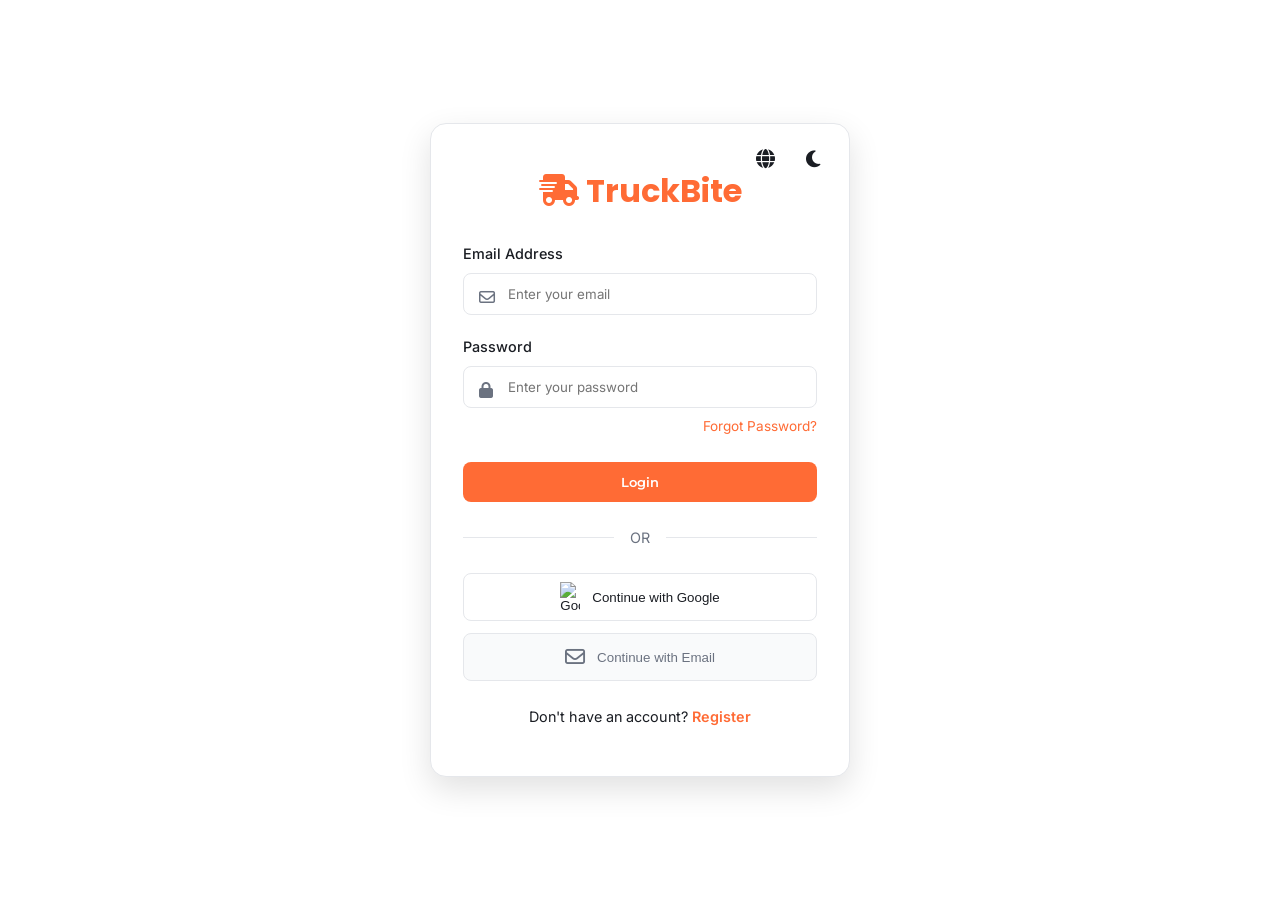
==== analytics.html @ 332a0b75 "first commit" ====
<!DOCTYPE html>
<html lang="en">
<head>
    <meta charset="UTF-8">
    <meta name="viewport" content="width=device-width, initial-scale=1.0">
    <title>TruckBite - Analytics</title>
    <link rel="stylesheet" href="css/style.css">
    <link rel="stylesheet" href="css/dashboard.css">
    <link rel="stylesheet" href="https://cdnjs.cloudflare.com/ajax/libs/font-awesome/6.4.0/css/all.min.css">
    <style>
        .analytics-grid {
            display: grid;
            grid-template-columns: 2fr 1fr;
            gap: 24px;
        }
        @media (max-width: 768px) {
            .analytics-grid {
                grid-template-columns: 1fr;
            }
        }
    </style>
</head>
<body>
    <div class="dashboard-layout">
        <header class="dashboard-topbar">
            <div class="topbar-left">
                <button class="dashboard-hamburger" aria-label="Toggle Menu">
                    <i class="fa-solid fa-bars"></i>
                </button>
                <a href="index.html" class="logo" style="text-decoration: none;">
                    <i class="fa-solid fa-truck-fast"></i> TruckBite
                </a>
            </div>
            <div class="topbar-right">
                <button class="icon-btn rtl-toggle-btn"><i class="fa-solid fa-globe"></i></button>
                <button class="icon-btn theme-toggle-btn"><i class="fa-solid fa-moon"></i></button>
                <div class="user-profile-dropdown">TB</div>
            </div>
        </header>

        <div class="dashboard-body">
            <nav class="dashboard-sidebar">
                <ul class="sidebar-menu">
                    <li><a href="overview.html" class="sidebar-item"><i class="fa-solid fa-border-all"></i> Overview</a></li>
                    <li><a href="trucks.html" class="sidebar-item"><i class="fa-solid fa-truck"></i> Truck Management</a></li>
                    <li><a href="gps.html" class="sidebar-item"><i class="fa-solid fa-location-dot"></i> GPS Tracking</a></li>
                    <li><a href="analytics.html" class="sidebar-item active"><i class="fa-solid fa-chart-line"></i> Analytics</a></li>
                </ul>
                <ul class="sidebar-menu sidebar-footer">
                    <li><a href="index.html" class="sidebar-item logout-link"><i class="fa-solid fa-right-from-bracket"></i> Logout</a></li>
                </ul>
            </nav>
            
            
            

            <main class="dashboard-main">
                <div class="dashboard-header" style="display: flex; justify-content: space-between; align-items: center;">
                    <div><h1>Analytics</h1><p>Fleet performance and revenue reports</p></div>
                    <select style="padding: 12px; border-radius: 8px; border: 1px solid var(--border-color);">
                        <option>Last 30 Days</option>
                        <option>Last Quarter</option>
                        <option>Year to Date</option>
                    </select>
                </div>

                <div class="stats-grid">
                    <div class="dash-card stat-card">
                        <div class="stat-label">Total Revenue</div>
                        <div class="stat-value">$124,500</div>
                    </div>
                    <div class="dash-card stat-card">
                        <div class="stat-label">Avg Order Value</div>
                        <div class="stat-value">$18.40</div>
                    </div>
                    <div class="dash-card stat-card">
                        <div class="stat-label">Customer Rating</div>
                        <div class="stat-value">4.8/5</div>
                    </div>
                    <div class="dash-card stat-card">
                        <div class="stat-label">Fuel Efficiency</div>
                        <div class="stat-value">12 mpg</div>
                    </div>
                </div>

                <div class="analytics-grid">
                    <div class="dash-card">
                        <h3>Revenue Trend</h3>
                        <div style="height: 300px; display: flex; align-items: flex-end; gap: 8px; padding-top: 40px;">
                            <div style="flex: 1; height: 40%; background: var(--primary); border-radius: 4px;"></div>
                            <div style="flex: 1; height: 60%; background: var(--primary); border-radius: 4px;"></div>
                            <div style="flex: 1; height: 80%; background: var(--primary); border-radius: 4px;"></div>
                            <div style="flex: 1; height: 50%; background: var(--primary); border-radius: 4px;"></div>
                            <div style="flex: 1; height: 90%; background: var(--primary); border-radius: 4px;"></div>
                            <div style="flex: 1; height: 75%; background: var(--primary); border-radius: 4px;"></div>
                            <div style="flex: 1; height: 100%; background: var(--primary); border-radius: 4px;"></div>
                        </div>
                    </div>
                    <div class="dash-card">
                        <h3>Top Cuisine</h3>
                        <div style="margin-top: 40px; display: flex; flex-direction: column; gap: 24px;">
                            <div>
                                <div style="display: flex; justify-content: space-between; margin-bottom: 8px;"><span>American</span><span>45%</span></div>
                                <div style="height: 8px; width: 100%; background: #eee; border-radius: 4px;"><div style="width: 45%; height: 100%; background: var(--primary); border-radius: 4px;"></div></div>
                            </div>
                            <div>
                                <div style="display: flex; justify-content: space-between; margin-bottom: 8px;"><span>Mexican</span><span>30%</span></div>
                                <div style="height: 8px; width: 100%; background: #eee; border-radius: 4px;"><div style="width: 30%; height: 100%; background: #3B82F6; border-radius: 4px;"></div></div>
                            </div>
                            <div>
                                <div style="display: flex; justify-content: space-between; margin-bottom: 8px;"><span>Thai</span><span>25%</span></div>
                                <div style="height: 8px; width: 100%; background: #eee; border-radius: 4px;"><div style="width: 25%; height: 100%; background: #10B981; border-radius: 4px;"></div></div>
                            </div>
                        </div>
                    </div>
                </div>
            </main>
        </div>
    </div>
    <script src="js/rtl-toggle.js"></script><script src="js/script.js"></script>
</body>
</html>
---- css/style.css ----
/* style.css - Main Styles for TruckBite */
@import url('https://fonts.googleapis.com/css2?family=Inter:wght@400;500;600&family=Montserrat:wght@500;600;700&family=Poppins:wght@500;600;700;800&display=swap');

:root {
  /* Colors */
  --primary: #FF6B35;
  --secondary: #2A2D34;
  --accent: #F7F7F7;
  
  --text-dark: #1A1D23;
  --text-light: #6B7280;
  --bg-color: #FFFFFF;
  --bg-card: #FFFFFF;
  --border-color: #E5E7EB;
  
  --shadow-sm: 0 2px 8px rgba(0,0,0,0.04);
  --shadow-md: 0 4px 24px rgba(0,0,0,0.08);
  --shadow-lg: 0 12px 32px rgba(0,0,0,0.12);
  
  /* Typography */
  --font-heading: 'Poppins', sans-serif;
  --font-body: 'Inter', sans-serif;
  --font-cta: 'Montserrat', sans-serif;
  
  /* Spacing */
  --base-unit: 8px;
  --section-padding: 80px;
  --container-max: 1200px;
  --card-gap: 24px;
}

[data-theme="dark"] {
  --bg-color: #1A1D23;
  --text-dark: #F7F7F7;
  --text-light: #9CA3AF;
  --bg-card: #2A2D34;
  --border-color: #3E4149;
  --shadow-md: 0 4px 24px rgba(0,0,0,0.3);
}

* {
  margin: 0;
  padding: 0;
  box-sizing: border-box;
}

body {
  font-family: var(--font-body);
  color: var(--text-dark);
  background-color: var(--bg-color);
  line-height: 1.6;
  transition: background-color 0.3s ease, color 0.3s ease;
  overflow-x: hidden;
}

.container {
  max-width: var(--container-max);
  margin: 0 auto;
  padding: 0 24px;
}

/* Typography styles */
h1, h2, h3, h4, h5, h6 {
  font-family: var(--font-heading);
  color: var(--text-dark);
  line-height: 1.2;
}

h2.section-heading {
  font-size: 2.5rem;
  text-align: center;
  margin-bottom: 48px;
}

@media (max-width: 768px) {
  h2.section-heading {
    font-size: 1.8rem;
    margin-bottom: 32px;
  }
}

p {
  color: var(--text-light);
}

a {
  text-decoration: none;
  color: inherit;
  transition: color 0.3s ease;
}

/* Buttons */
.btn {
  font-family: var(--font-cta);
  display: inline-flex;
  align-items: center;
  justify-content: center;
  padding: 12px 24px;
  border-radius: 8px;
  font-weight: 600;
  cursor: pointer;
  transition: all 0.3s ease;
  border: none;
  gap: 8px;
}

.btn-primary {
  background-color: var(--primary);
  color: #FFF;
}

.btn-primary:hover {
  transform: scale(1.05);
  box-shadow: 0 8px 16px rgba(255, 107, 53, 0.3);
}

.btn-outline {
  background: transparent;
  border: 2px solid var(--primary);
  color: var(--primary);
}

.btn-outline:hover {
  background: var(--primary);
  color: #FFF;
}

/* Cards */
.card-grid {
  display: flex;
  gap: var(--card-gap);
  flex-wrap: wrap;
}

.card {
  background-color: var(--bg-card);
  border-radius: 16px;
  padding: 32px;
  box-shadow: var(--shadow-md);
  display: flex;
  flex: 1;
  min-width: 300px;
  flex-direction: column;
  align-items: center;
  text-align: center;
  transition: transform 0.3s ease, box-shadow 0.3s ease;
  border: 1px solid var(--border-color);
}

.card:hover {
  transform: translateY(-8px);
  box-shadow: var(--shadow-lg);
}

/* Navbar */
.navbar {
  position: fixed;
  top: 0;
  left: 0;
  width: 100%;
  background-color: rgba(var(--bg-color), 0.8);
  backdrop-filter: blur(10px);
  -webkit-backdrop-filter: blur(10px);
  z-index: 1000;
  border-bottom: 1px solid var(--border-color);
  transition: all 0.3s ease;
}
.navbar.dark-mode {
  background-color: rgba(26, 29, 35, 0.8);
}

.nav-container {
  display: flex;
  justify-content: space-between;
  align-items: center;
  height: 80px;
}

.logo {
  font-family: var(--font-heading);
  font-size: 1.5rem;
  font-weight: 800;
  color: var(--primary);
  display: flex;
  align-items: center;
  gap: 8px;
}

.nav-links {
  display: flex;
  align-items: center;
  gap: 24px;
}

.nav-link {
  font-weight: 500;
  position: relative;
}

.nav-link:hover {
  color: var(--primary);
}

.nav-controls {
  display: flex;
  align-items: center;
  gap: 16px;
}

.icon-btn {
  width: 40px;
  height: 40px;
  border-radius: 50%;
  border: none;
  background: transparent;
  color: var(--text-dark);
  cursor: pointer;
  display: flex;
  justify-content: center;
  align-items: center;
  transition: background 0.3s ease;
  font-size: 1.2rem;
}

.icon-btn:hover {
  background: var(--accent);
}

[data-theme="dark"] .icon-btn:hover {
  background: var(--border-color);
}

.hamburger {
  display: none;
  background: transparent;
  border: none;
  font-size: 1.5rem;
  color: var(--text-dark);
  cursor: pointer;
}

.mobile-menu {
  position: fixed;
  top: 0;
  right: -100%;
  width: 300px;
  height: 100vh;
  background-color: var(--bg-card);
  box-shadow: -4px 0 24px rgba(0,0,0,0.1);
  padding: 80px 24px 24px;
  transition: right 0.3s ease;
  z-index: 999;
  display: flex;
  flex-direction: column;
  gap: 20px;
}

.mobile-menu.active {
  right: 0;
}

.mobile-close {
  position: absolute;
  top: 24px;
  right: 24px;
  background: transparent;
  border: none;
  font-size: 1.5rem;
  color: var(--text-dark);
  cursor: pointer;
}

.mobile-overlay {
  position: fixed;
  top: 0;
  left: 0;
  width: 100vw;
  height: 100vh;
  background: rgba(0,0,0,0.5);
  opacity: 0;
  visibility: hidden;
  transition: all 0.3s ease;
  z-index: 998;
}

.mobile-overlay.active {
  opacity: 1;
  visibility: visible;
}

/* Sections */
section {
  padding: var(--section-padding) 0;
}

@media (max-width: 768px) {
  section {
    padding: calc(var(--section-padding) / 2) 0;
  }
  
  .nav-links {
    display: none;
  }
  
  .nav-controls {
    display: none;
  }
  
  .hamburger {
    display: block;
  }
}

/* Hero Section */
.hero {
  height: 100vh;
  display: flex;
  align-items: center;
  justify-content: center;
  text-align: center;
  position: relative;
  background: linear-gradient(rgba(42, 45, 52, 0.8), rgba(42, 45, 52, 0.8)), url('https://images.unsplash.com/photo-1565123409695-7b5ef63a2efb?auto=format&fit=crop&q=80&w=2000') center/cover;
  color: #FFF;
  padding-top: 80px;
}

.hero-content {
  max-width: 800px;
  z-index: 2;
  animation: fadeIn 1s ease-out;
}

.hero h1 {
  font-size: 4rem;
  color: #FFF;
  margin-bottom: 24px;
  animation: slideUp 1s ease-out 0.5s both;
}

.hero p {
  font-size: 1.2rem;
  color: #CCC;
  margin-bottom: 40px;
  animation: slideUp 1s ease-out 0.7s both;
}

.hero-btns {
  display: flex;
  gap: 16px;
  justify-content: center;
  animation: slideUp 1s ease-out 0.9s both;
}

/* Auth Pages Modal Logic */
.modal {
  display: none;
  position: fixed;
  top: 0; left: 0; right: 0; bottom: 0;
  background: rgba(0,0,0,0.5);
  z-index: 2000;
  align-items: center;
  justify-content: center;
}
.modal.active {
  display: flex;
}
.modal-content {
  background: var(--bg-card);
  padding: 32px;
  border-radius: 16px;
  text-align: center;
  max-width: 400px;
  width: 90%;
}

/* Animation Keyframes */
@keyframes fadeIn {
  from { opacity: 0; }
  to { opacity: 1; }
}

@keyframes slideUp {
  from { transform: translateY(30px); opacity: 0; }
  to { transform: translateY(0); opacity: 1; }
}

/* Floating Animations */
.float {
  animation: float 3s ease-in-out infinite;
}

@keyframes float {
  0% { transform: translateY(0); }
  50% { transform: translateY(-10px); }
  100% { transform: translateY(0); }
}

/* Footer */
footer {
  background-color: var(--secondary);
  color: #FFF;
  padding: 80px 0 24px;
}

.footer-grid {
  display: grid;
  grid-template-columns: repeat(4, 1fr);
  gap: 32px;
  margin-bottom: 48px;
}

.footer-col h4 {
  color: #FFF;
  margin-bottom: 24px;
}

.footer-col p, .footer-col a {
  color: #9CA3AF;
  margin-bottom: 12px;
  display: block;
}

.footer-col a:hover {
  color: var(--primary);
}

.footer-bottom {
  text-align: center;
  padding-top: 24px;
  border-top: 1px solid rgba(255,255,255,0.1);
  color: #9CA3AF;
}

@media (max-width: 1024px) {
  .footer-grid {
    grid-template-columns: repeat(2, 1fr);
  }
}

@media (max-width: 768px) {
  .footer-grid {
    grid-template-columns: 1fr;
    text-align: center;
  }
}

/* RTL Styles */
[dir="rtl"] {
  text-align: right;
}

[dir="rtl"] .nav-links {
  flex-direction: row-reverse;
}

[dir="rtl"] .hero-btns {
  flex-direction: row-reverse;
}

[dir="rtl"] .card-grid {
  flex-direction: row-reverse;
}

[dir="rtl"] .mobile-menu {
  right: auto;
  left: -100%;
}

[dir="rtl"] .mobile-menu.active {
  left: 0;
}

[dir="rtl"] .mobile-close {
  right: auto;
  left: 24px;
}

[dir="rtl"] .footer-grid {
  direction: rtl;
}

/* Global inputs */
input, textarea {
  width: 100%;
  padding: 12px 16px;
  border: 1px solid var(--border-color);
  border-radius: 8px;
  background: var(--bg-color);
  color: var(--text-dark);
  font-family: var(--font-body);
  transition: border-color 0.3s ease;
}

input:focus, textarea:focus {
  outline: none;
  border-color: var(--primary);
}
---- css/dashboard.css ----
/* dashboard.css - Dashboard Layout Styles */

.dashboard-layout {
  display: flex;
  flex-direction: column;
  height: 100vh;
  overflow: hidden;
  background-color: var(--bg-color);
}

/* Topbar */
.dashboard-topbar {
  height: 64px;
  background: var(--bg-card);
  border-bottom: 1px solid var(--border-color);
  padding: 0 24px;
  display: flex;
  justify-content: space-between;
  align-items: center;
  flex-shrink: 0;
  z-index: 10;
}

.topbar-left {
  display: flex;
  align-items: center;
}

.dashboard-hamburger {
  display: none;
  background: none;
  border: none;
  font-size: 1.5rem;
  color: var(--text-dark);
  cursor: pointer;
  margin-right: 16px;
}
[dir="rtl"] .dashboard-hamburger {
  margin-right: 0;
  margin-left: 16px;
}

.topbar-left .logo {
  font-size: 1.2rem;
}

.topbar-right {
  display: flex;
  align-items: center;
  gap: 12px;
}

[dir="rtl"] .dashboard-topbar {
  flex-direction: row-reverse;
}
[dir="rtl"] .topbar-right {
  flex-direction: row-reverse;
}

.user-profile-dropdown {
  width: 32px;
  height: 32px;
  background: var(--primary);
  border-radius: 50%;
  color: #FFF;
  display: flex;
  align-items: center;
  justify-content: center;
  font-weight: bold;
  cursor: pointer;
  margin-left: 12px;
}
[dir="rtl"] .user-profile-dropdown {
  margin-left: 0;
  margin-right: 12px;
}

/* Content Area */
.dashboard-body {
  display: flex;
  flex: 1;
  overflow: hidden;
}

[dir="rtl"] .dashboard-body {
  flex-direction: row-reverse;
}

/* Sidebar */
.dashboard-sidebar {
  width: 250px;
  background: var(--bg-card);
  border-right: 1px solid var(--border-color);
  display: flex;
  flex-direction: column;
  padding: 24px 0;
  overflow-y: auto;
}

[dir="rtl"] .dashboard-sidebar {
  border-right: none;
  border-left: 1px solid var(--border-color);
}

.sidebar-menu {
  list-style: none;
}

.sidebar-item {
  padding: 12px 24px;
  display: flex;
  align-items: center;
  gap: 12px;
  color: var(--text-light);
  transition: all 0.3s ease;
}

[dir="rtl"] .sidebar-item {
  flex-direction: row-reverse;
}

.sidebar-item:hover, .sidebar-item.active {
  background: rgba(255, 107, 53, 0.1);
  color: var(--primary);
  border-right: 3px solid var(--primary);
}

[dir="rtl"] .sidebar-item:hover, [dir="rtl"] .sidebar-item.active {
  border-right: none;
  border-left: 3px solid var(--primary);
}

.sidebar-footer {
  margin-top: auto;
}

/* Main Content */
.dashboard-main {
  flex: 1;
  padding: 32px;
  overflow-y: auto;
  background: var(--accent);
}

[data-theme="dark"] .dashboard-main {
  background: var(--bg-color);
}

.dashboard-header {
  margin-bottom: 32px;
}

.dashboard-header h1 {
  font-size: 1.8rem;
  margin-bottom: 8px;
}

/* Dash Cards */
.dash-card {
  background: var(--bg-card);
  border-radius: 12px;
  padding: 24px;
  border: 1px solid var(--border-color);
  box-shadow: var(--shadow-sm);
}

.stats-grid {
  display: grid;
  grid-template-columns: repeat(4, 1fr);
  gap: 20px;
  margin-bottom: 32px;
}

.stat-card .stat-value {
  font-size: 2rem;
  font-weight: 700;
  color: var(--text-dark);
  margin: 8px 0;
}

.stat-card .stat-label {
  color: var(--text-light);
  font-size: 0.9rem;
}

/* Table */
.table-container {
  overflow-x: auto;
}
table {
  width: 100%;
  border-collapse: collapse;
  text-align: left;
}
[dir="rtl"] table {
  text-align: right;
}
th, td {
  padding: 16px;
  border-bottom: 1px solid var(--border-color);
}
th {
  color: var(--text-light);
  font-weight: 500;
}
.status-dot {
  display: inline-block;
  width: 8px;
  height: 8px;
  border-radius: 50%;
  margin-right: 8px;
}
[dir="rtl"] .status-dot {
  margin-right: 0;
  margin-left: 8px;
}
.status-active .status-dot { background: #10B981; }
.status-inactive .status-dot { background: #EF4444; }
.status-maintenance .status-dot { background: #F59E0B; }

/* Responsive */
@media (max-width: 768px) {
  .dashboard-hamburger {
    display: block;
  }
  .dashboard-sidebar {
    position: fixed;
    left: -250px;
    height: calc(100vh - 64px);
    z-index: 100;
    transition: left 0.3s ease;
  }
  [dir="rtl"] .dashboard-sidebar {
    left: auto;
    right: -250px;
    transition: right 0.3s ease;
  }
  .sidebar-active .dashboard-sidebar {
    left: 0;
  }
  [dir="rtl"] .sidebar-active .dashboard-sidebar {
    right: 0;
  }
  .stats-grid {
    grid-template-columns: repeat(2, 1fr);
  }
}
@media (max-width: 480px) {
  .stats-grid {
    grid-template-columns: 1fr;
  }
}
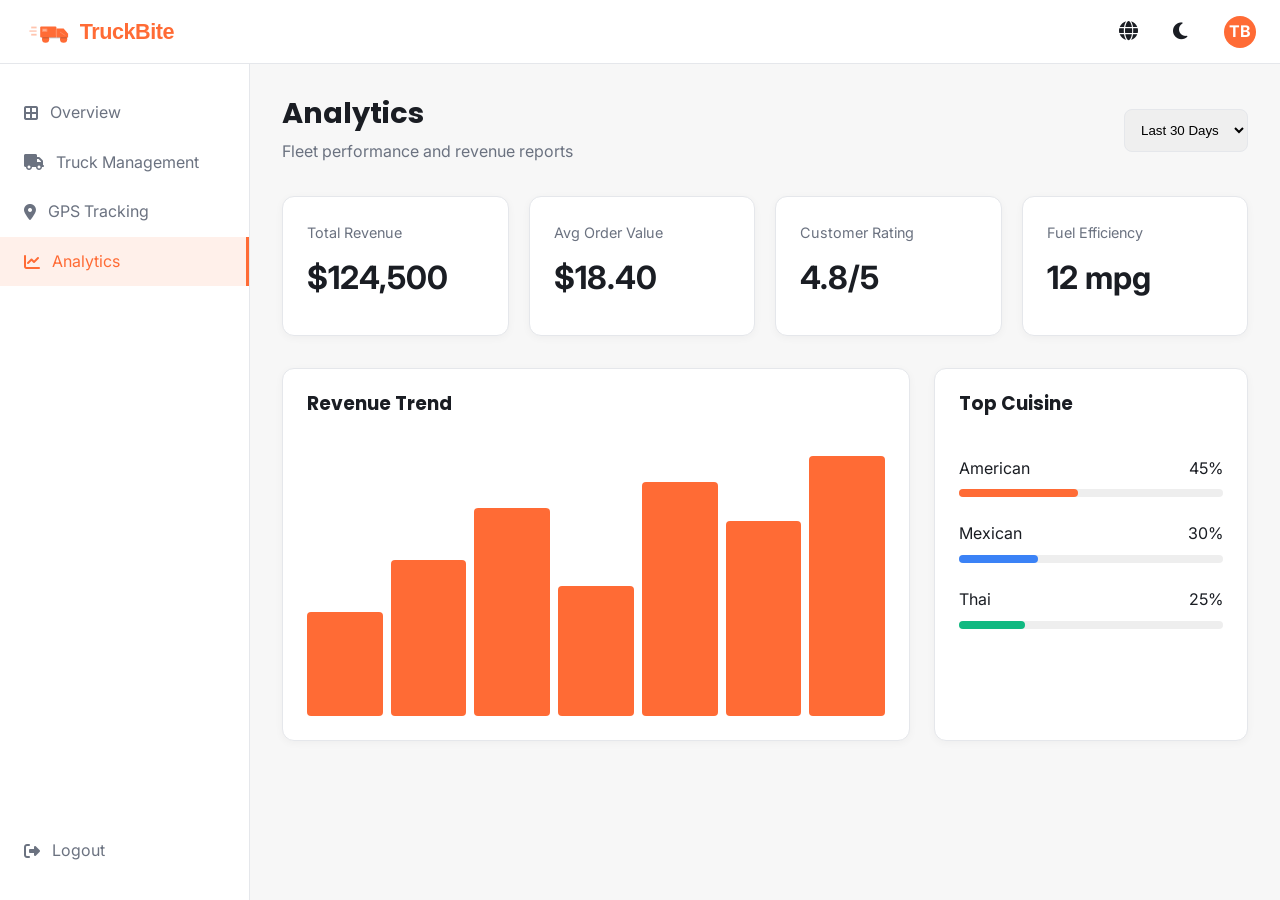
==== commit 6fe3f656: "logochange" ====
--- a/analytics.html
+++ b/analytics.html
@@ -4,6 +4,7 @@
     <meta charset="UTF-8">
     <meta name="viewport" content="width=device-width, initial-scale=1.0">
     <title>TruckBite - Analytics</title>
+    <link rel="icon" type="image/svg+xml" href="assets/images/favicon.svg">
     <link rel="stylesheet" href="css/style.css">
     <link rel="stylesheet" href="css/dashboard.css">
     <link rel="stylesheet" href="https://cdnjs.cloudflare.com/ajax/libs/font-awesome/6.4.0/css/all.min.css">
@@ -28,7 +29,7 @@
                     <i class="fa-solid fa-bars"></i>
                 </button>
                 <a href="index.html" class="logo" style="text-decoration: none;">
-                    <i class="fa-solid fa-truck-fast"></i> TruckBite
+                    <img src="assets/images/logo.svg" alt="TruckBite" style="height: 36px;">
                 </a>
             </div>
             <div class="topbar-right">
--- a/css/style.css
+++ b/css/style.css
@@ -6,22 +6,22 @@
   --primary: #FF6B35;
   --secondary: #2A2D34;
   --accent: #F7F7F7;
-  
+
   --text-dark: #1A1D23;
   --text-light: #6B7280;
   --bg-color: #FFFFFF;
   --bg-card: #FFFFFF;
   --border-color: #E5E7EB;
-  
-  --shadow-sm: 0 2px 8px rgba(0,0,0,0.04);
-  --shadow-md: 0 4px 24px rgba(0,0,0,0.08);
-  --shadow-lg: 0 12px 32px rgba(0,0,0,0.12);
-  
+
+  --shadow-sm: 0 2px 8px rgba(0, 0, 0, 0.04);
+  --shadow-md: 0 4px 24px rgba(0, 0, 0, 0.08);
+  --shadow-lg: 0 12px 32px rgba(0, 0, 0, 0.12);
+
   /* Typography */
   --font-heading: 'Poppins', sans-serif;
   --font-body: 'Inter', sans-serif;
   --font-cta: 'Montserrat', sans-serif;
-  
+
   /* Spacing */
   --base-unit: 8px;
   --section-padding: 80px;
@@ -35,7 +35,7 @@
   --text-light: #9CA3AF;
   --bg-card: #2A2D34;
   --border-color: #3E4149;
-  --shadow-md: 0 4px 24px rgba(0,0,0,0.3);
+  --shadow-md: 0 4px 24px rgba(0, 0, 0, 0.3);
 }
 
 * {
@@ -60,7 +60,12 @@
 }
 
 /* Typography styles */
-h1, h2, h3, h4, h5, h6 {
+h1,
+h2,
+h3,
+h4,
+h5,
+h6 {
   font-family: var(--font-heading);
   color: var(--text-dark);
   line-height: 1.2;
@@ -158,15 +163,15 @@
   top: 0;
   left: 0;
   width: 100%;
-  background-color: rgba(var(--bg-color), 0.8);
-  backdrop-filter: blur(10px);
-  -webkit-backdrop-filter: blur(10px);
+  background-color: var(--bg-card);
   z-index: 1000;
   border-bottom: 1px solid var(--border-color);
+  box-shadow: var(--shadow-sm);
   transition: all 0.3s ease;
 }
+
 .navbar.dark-mode {
-  background-color: rgba(26, 29, 35, 0.8);
+  background-color: var(--secondary);
 }
 
 .nav-container {
@@ -197,11 +202,28 @@
   position: relative;
 }
 
-.nav-link:hover {
+.nav-link.active {
   color: var(--primary);
 }
 
+.nav-link.active::after {
+  content: '';
+  position: absolute;
+  bottom: -4px;
+  left: 0;
+  width: 100%;
+  height: 2px;
+  background-color: var(--primary);
+  border-radius: 2px;
+}
+
 .nav-controls {
+  display: flex;
+  align-items: center;
+  gap: 16px;
+}
+
+.nav-right {
   display: flex;
   align-items: center;
   gap: 16px;
@@ -242,13 +264,13 @@
 .mobile-menu {
   position: fixed;
   top: 0;
-  right: -100%;
+  left: -100%;
   width: 300px;
   height: 100vh;
   background-color: var(--bg-card);
-  box-shadow: -4px 0 24px rgba(0,0,0,0.1);
+  box-shadow: 4px 0 24px rgba(0, 0, 0, 0.1);
   padding: 80px 24px 24px;
-  transition: right 0.3s ease;
+  transition: left 0.3s ease;
   z-index: 999;
   display: flex;
   flex-direction: column;
@@ -256,13 +278,13 @@
 }
 
 .mobile-menu.active {
-  right: 0;
+  left: 0;
 }
 
 .mobile-close {
   position: absolute;
   top: 24px;
-  right: 24px;
+  left: 24px;
   background: transparent;
   border: none;
   font-size: 1.5rem;
@@ -276,7 +298,7 @@
   left: 0;
   width: 100vw;
   height: 100vh;
-  background: rgba(0,0,0,0.5);
+  background: rgba(0, 0, 0, 0.5);
   opacity: 0;
   visibility: hidden;
   transition: all 0.3s ease;
@@ -297,15 +319,15 @@
   section {
     padding: calc(var(--section-padding) / 2) 0;
   }
-  
+
   .nav-links {
     display: none;
   }
-  
+
   .nav-controls {
     display: none;
   }
-  
+
   .hamburger {
     display: block;
   }
@@ -355,15 +377,20 @@
 .modal {
   display: none;
   position: fixed;
-  top: 0; left: 0; right: 0; bottom: 0;
-  background: rgba(0,0,0,0.5);
+  top: 0;
+  left: 0;
+  right: 0;
+  bottom: 0;
+  background: rgba(0, 0, 0, 0.5);
   z-index: 2000;
   align-items: center;
   justify-content: center;
 }
+
 .modal.active {
   display: flex;
 }
+
 .modal-content {
   background: var(--bg-card);
   padding: 32px;
@@ -375,13 +402,25 @@
 
 /* Animation Keyframes */
 @keyframes fadeIn {
-  from { opacity: 0; }
-  to { opacity: 1; }
+  from {
+    opacity: 0;
+  }
+
+  to {
+    opacity: 1;
+  }
 }
 
 @keyframes slideUp {
-  from { transform: translateY(30px); opacity: 0; }
-  to { transform: translateY(0); opacity: 1; }
+  from {
+    transform: translateY(30px);
+    opacity: 0;
+  }
+
+  to {
+    transform: translateY(0);
+    opacity: 1;
+  }
 }
 
 /* Floating Animations */
@@ -390,9 +429,17 @@
 }
 
 @keyframes float {
-  0% { transform: translateY(0); }
-  50% { transform: translateY(-10px); }
-  100% { transform: translateY(0); }
+  0% {
+    transform: translateY(0);
+  }
+
+  50% {
+    transform: translateY(-10px);
+  }
+
+  100% {
+    transform: translateY(0);
+  }
 }
 
 /* Footer */
@@ -407,6 +454,13 @@
   grid-template-columns: repeat(4, 1fr);
   gap: 32px;
   margin-bottom: 48px;
+  text-align: center;
+}
+
+.footer-col {
+  display: flex;
+  flex-direction: column;
+  align-items: center;
 }
 
 .footer-col h4 {
@@ -414,7 +468,8 @@
   margin-bottom: 24px;
 }
 
-.footer-col p, .footer-col a {
+.footer-col p,
+.footer-col a {
   color: #9CA3AF;
   margin-bottom: 12px;
   display: block;
@@ -427,20 +482,24 @@
 .footer-bottom {
   text-align: center;
   padding-top: 24px;
-  border-top: 1px solid rgba(255,255,255,0.1);
+  border-top: 1px solid rgba(255, 255, 255, 0.1);
   color: #9CA3AF;
 }
 
 @media (max-width: 1024px) {
+  /* Inherits centered alignment from base styles */
+}
+
+@media (max-width: 768px) {
   .footer-grid {
     grid-template-columns: repeat(2, 1fr);
   }
 }
 
-@media (max-width: 768px) {
+/* Ensure mobile stacking at 480px or smaller if needed, but user specifically asked for 2x2 at 768 */
+@media (max-width: 480px) {
   .footer-grid {
     grid-template-columns: 1fr;
-    text-align: center;
   }
 }
 
@@ -480,7 +539,8 @@
 }
 
 /* Global inputs */
-input, textarea {
+input,
+textarea {
   width: 100%;
   padding: 12px 16px;
   border: 1px solid var(--border-color);
@@ -491,7 +551,136 @@
   transition: border-color 0.3s ease;
 }
 
-input:focus, textarea:focus {
+input:focus,
+textarea:focus {
   outline: none;
   border-color: var(--primary);
 }
+
+@media (max-width: 768px) {
+  .nav-controls {
+    display: flex !important;
+    gap: 8px;
+  }
+
+  .nav-controls .btn-primary {
+    display: none;
+  }
+
+  .nav-right {
+    gap: 8px;
+  }
+
+  .card-grid {
+    justify-content: center;
+  }
+
+  .card {
+    flex: 0 1 calc(50% - 12px);
+    min-width: 280px;
+  }
+}
+
+/* Replace your current .truck-grid styles with this */
+.truck-grid {
+  display: grid;
+  grid-template-columns: repeat(3, 1fr);
+  gap: 24px;
+}
+
+.truck-card-v2 {
+  background: var(--bg-card);
+  border-radius: 12px;
+  overflow: hidden;
+  box-shadow: var(--shadow-md);
+  border: 1px solid var(--border-color);
+  transition: transform 0.3s ease, box-shadow 0.3s ease;
+}
+
+.truck-card-v2:hover {
+  transform: translateY(-8px);
+  box-shadow: var(--shadow-lg);
+}
+
+/* Tablet view: 2 cards in first row, 3rd card centered */
+/* Tablet view: 2 cards in first row, 3rd card centered. Equal sizes. */
+@media (max-width: 768px) and (min-width: 481px) {
+  .truck-grid {
+    display: flex;
+    flex-wrap: wrap;
+    justify-content: center;
+    gap: 24px;
+  }
+
+  .truck-card-v2 {
+    flex: 0 1 calc(50% - 12px);
+    display: flex;
+    flex-direction: column;
+    height: auto;
+    min-width: 300px;
+  }
+
+  .truck-card-v2 > div {
+    flex: 1; /* Ensures text area fills remaining space */
+    display: flex;
+    flex-direction: column;
+    justify-content: space-between;
+  }
+}
+
+/* Mobile view: 1 card per row */
+@media (max-width: 480px) {
+  .truck-grid {
+    grid-template-columns: 1fr;
+  }
+
+  .truck-card-v2:nth-child(3) {
+    max-width: 100%;
+    grid-column: auto;
+  }
+}
+
+/* Back to Top Button */
+.back-to-top {
+  position: fixed;
+  bottom: 30px;
+  right: 30px;
+  width: 50px;
+  height: 50px;
+  background-color: var(--primary);
+  color: #FFF;
+  border: none;
+  border-radius: 50%;
+  cursor: pointer;
+  display: flex;
+  justify-content: center;
+  align-items: center;
+  font-size: 1.25rem;
+  box-shadow: var(--shadow-lg);
+  opacity: 0;
+  visibility: hidden;
+  transition: all 0.3s cubic-bezier(0.175, 0.885, 0.32, 1.275);
+  z-index: 1001;
+  transform: translateY(20px);
+}
+
+.back-to-top.active {
+  opacity: 1;
+  visibility: visible;
+  transform: translateY(0);
+}
+
+.back-to-top:hover {
+  background-color: var(--secondary);
+  transform: scale(1.1) translateY(-5px);
+}
+
+[data-theme="dark"] .back-to-top:hover {
+  background-color: var(--primary);
+  filter: brightness(1.2);
+}
+
+[dir="rtl"] .back-to-top {
+  right: auto;
+  left: 30px;
+}
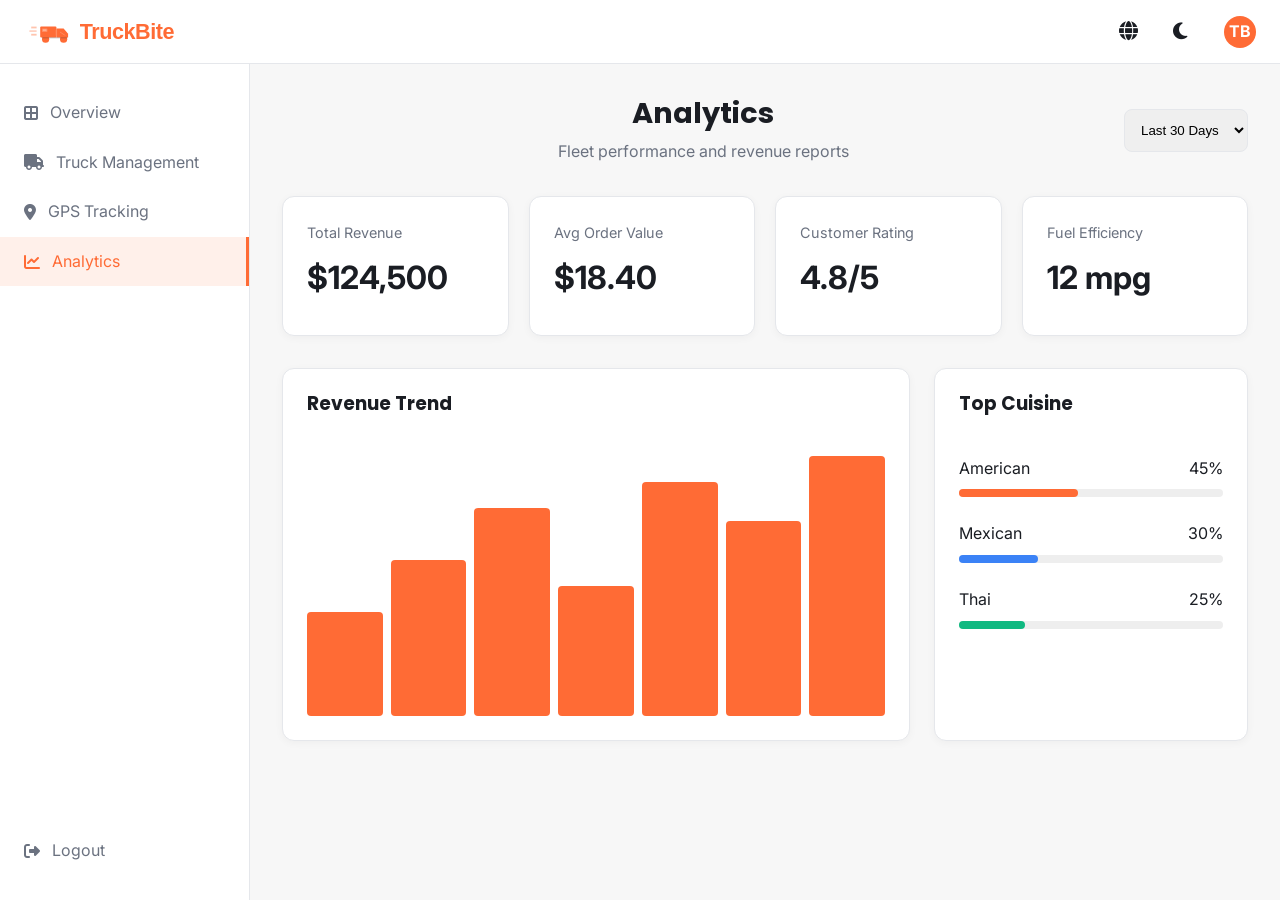
==== commit e88a90eb: "after corrections" ====
--- a/analytics.html
+++ b/analytics.html
@@ -1,5 +1,6 @@
 <!DOCTYPE html>
 <html lang="en">
+
 <head>
     <meta charset="UTF-8">
     <meta name="viewport" content="width=device-width, initial-scale=1.0">
@@ -14,6 +15,7 @@
             grid-template-columns: 2fr 1fr;
             gap: 24px;
         }
+
         @media (max-width: 768px) {
             .analytics-grid {
                 grid-template-columns: 1fr;
@@ -21,6 +23,7 @@
         }
     </style>
 </head>
+
 <body>
     <div class="dashboard-layout">
         <header class="dashboard-topbar">
@@ -42,22 +45,31 @@
         <div class="dashboard-body">
             <nav class="dashboard-sidebar">
                 <ul class="sidebar-menu">
-                    <li><a href="overview.html" class="sidebar-item"><i class="fa-solid fa-border-all"></i> Overview</a></li>
-                    <li><a href="trucks.html" class="sidebar-item"><i class="fa-solid fa-truck"></i> Truck Management</a></li>
-                    <li><a href="gps.html" class="sidebar-item"><i class="fa-solid fa-location-dot"></i> GPS Tracking</a></li>
-                    <li><a href="analytics.html" class="sidebar-item active"><i class="fa-solid fa-chart-line"></i> Analytics</a></li>
+                    <li><a href="overview.html" class="sidebar-item"><i class="fa-solid fa-border-all"></i> Overview</a>
+                    </li>
+                    <li><a href="trucks.html" class="sidebar-item"><i class="fa-solid fa-truck"></i> Truck
+                            Management</a></li>
+                    <li><a href="gps.html" class="sidebar-item"><i class="fa-solid fa-location-dot"></i> GPS
+                            Tracking</a></li>
+                    <li><a href="analytics.html" class="sidebar-item active"><i class="fa-solid fa-chart-line"></i>
+                            Analytics</a></li>
                 </ul>
                 <ul class="sidebar-menu sidebar-footer">
-                    <li><a href="index.html" class="sidebar-item logout-link"><i class="fa-solid fa-right-from-bracket"></i> Logout</a></li>
+                    <li><a href="index.html" class="sidebar-item logout-link"><i
+                                class="fa-solid fa-right-from-bracket"></i> Logout</a></li>
                 </ul>
             </nav>
-            
-            
-            
+
+
+
 
             <main class="dashboard-main">
-                <div class="dashboard-header" style="display: flex; justify-content: space-between; align-items: center;">
-                    <div><h1>Analytics</h1><p>Fleet performance and revenue reports</p></div>
+                <div class="dashboard-header"
+                    style="display: flex; justify-content: space-between; align-items: center;">
+                    <div style="text-align: center; flex: 1;">
+                        <h1>Analytics</h1>
+                        <p>Fleet performance and revenue reports</p>
+                    </div>
                     <select style="padding: 12px; border-radius: 8px; border: 1px solid var(--border-color);">
                         <option>Last 30 Days</option>
                         <option>Last Quarter</option>
@@ -101,16 +113,29 @@
                         <h3>Top Cuisine</h3>
                         <div style="margin-top: 40px; display: flex; flex-direction: column; gap: 24px;">
                             <div>
-                                <div style="display: flex; justify-content: space-between; margin-bottom: 8px;"><span>American</span><span>45%</span></div>
-                                <div style="height: 8px; width: 100%; background: #eee; border-radius: 4px;"><div style="width: 45%; height: 100%; background: var(--primary); border-radius: 4px;"></div></div>
+                                <div style="display: flex; justify-content: space-between; margin-bottom: 8px;">
+                                    <span>American</span><span>45%</span></div>
+                                <div style="height: 8px; width: 100%; background: #eee; border-radius: 4px;">
+                                    <div
+                                        style="width: 45%; height: 100%; background: var(--primary); border-radius: 4px;">
+                                    </div>
+                                </div>
                             </div>
                             <div>
-                                <div style="display: flex; justify-content: space-between; margin-bottom: 8px;"><span>Mexican</span><span>30%</span></div>
-                                <div style="height: 8px; width: 100%; background: #eee; border-radius: 4px;"><div style="width: 30%; height: 100%; background: #3B82F6; border-radius: 4px;"></div></div>
+                                <div style="display: flex; justify-content: space-between; margin-bottom: 8px;">
+                                    <span>Mexican</span><span>30%</span></div>
+                                <div style="height: 8px; width: 100%; background: #eee; border-radius: 4px;">
+                                    <div style="width: 30%; height: 100%; background: #3B82F6; border-radius: 4px;">
+                                    </div>
+                                </div>
                             </div>
                             <div>
-                                <div style="display: flex; justify-content: space-between; margin-bottom: 8px;"><span>Thai</span><span>25%</span></div>
-                                <div style="height: 8px; width: 100%; background: #eee; border-radius: 4px;"><div style="width: 25%; height: 100%; background: #10B981; border-radius: 4px;"></div></div>
+                                <div style="display: flex; justify-content: space-between; margin-bottom: 8px;">
+                                    <span>Thai</span><span>25%</span></div>
+                                <div style="height: 8px; width: 100%; background: #eee; border-radius: 4px;">
+                                    <div style="width: 25%; height: 100%; background: #10B981; border-radius: 4px;">
+                                    </div>
+                                </div>
                             </div>
                         </div>
                     </div>
@@ -118,9 +143,8 @@
             </main>
         </div>
     </div>
-    <script src="js/rtl-toggle.js"></script><script src="js/script.js"></script>
+    <script src="js/rtl-toggle.js"></script>
+    <script src="js/script.js"></script>
 </body>
-</html>
 
-
-
+</html>
--- a/css/style.css
+++ b/css/style.css
@@ -344,6 +344,12 @@
   background: linear-gradient(rgba(42, 45, 52, 0.8), rgba(42, 45, 52, 0.8)), url('https://images.unsplash.com/photo-1565123409695-7b5ef63a2efb?auto=format&fit=crop&q=80&w=2000') center/cover;
   color: #FFF;
   padding-top: 80px;
+}
+
+@media (min-width: 1024px) and (max-width: 1200px) {
+  .hero {
+    height: 650px;
+  }
 }
 
 .hero-content {
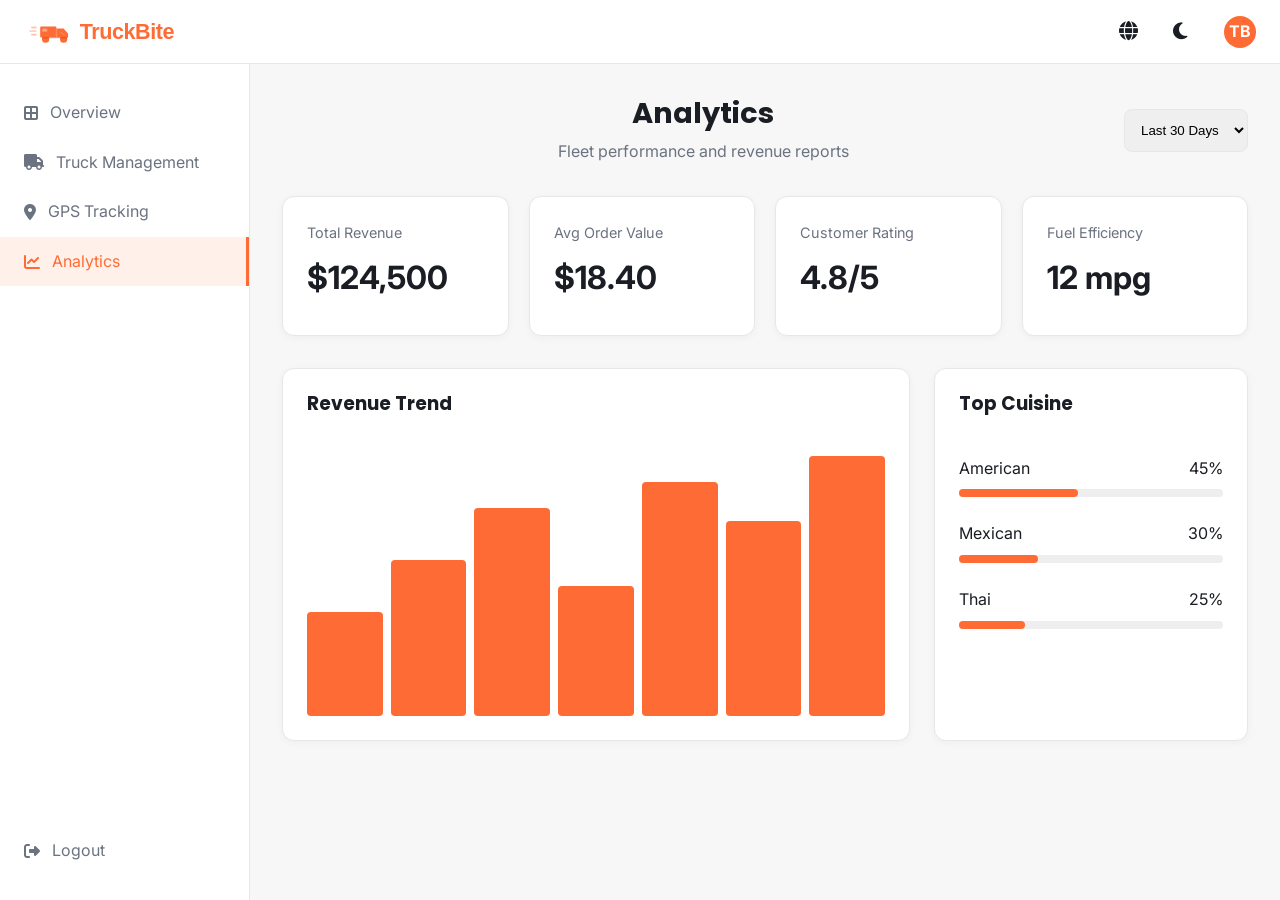
==== commit dbb4d026: "dash fixes" ====
--- a/analytics.html
+++ b/analytics.html
@@ -114,7 +114,8 @@
                         <div style="margin-top: 40px; display: flex; flex-direction: column; gap: 24px;">
                             <div>
                                 <div style="display: flex; justify-content: space-between; margin-bottom: 8px;">
-                                    <span>American</span><span>45%</span></div>
+                                    <span>American</span><span>45%</span>
+                                </div>
                                 <div style="height: 8px; width: 100%; background: #eee; border-radius: 4px;">
                                     <div
                                         style="width: 45%; height: 100%; background: var(--primary); border-radius: 4px;">
@@ -123,17 +124,21 @@
                             </div>
                             <div>
                                 <div style="display: flex; justify-content: space-between; margin-bottom: 8px;">
-                                    <span>Mexican</span><span>30%</span></div>
+                                    <span>Mexican</span><span>30%</span>
+                                </div>
                                 <div style="height: 8px; width: 100%; background: #eee; border-radius: 4px;">
-                                    <div style="width: 30%; height: 100%; background: #3B82F6; border-radius: 4px;">
+                                    <div
+                                        style="width: 30%; height: 100%; background: var(--primary); border-radius: 4px;">
                                     </div>
                                 </div>
                             </div>
                             <div>
                                 <div style="display: flex; justify-content: space-between; margin-bottom: 8px;">
-                                    <span>Thai</span><span>25%</span></div>
+                                    <span>Thai</span><span>25%</span>
+                                </div>
                                 <div style="height: 8px; width: 100%; background: #eee; border-radius: 4px;">
-                                    <div style="width: 25%; height: 100%; background: #10B981; border-radius: 4px;">
+                                    <div
+                                        style="width: 25%; height: 100%; background: var(--primary); border-radius: 4px;">
                                     </div>
                                 </div>
                             </div>
--- a/css/dashboard.css
+++ b/css/dashboard.css
@@ -33,11 +33,7 @@
   font-size: 1.5rem;
   color: var(--text-dark);
   cursor: pointer;
-  margin-right: 16px;
-}
-[dir="rtl"] .dashboard-hamburger {
-  margin-right: 0;
-  margin-left: 16px;
+  margin-inline-end: 16px;
 }
 
 .topbar-left .logo {
@@ -48,13 +44,6 @@
   display: flex;
   align-items: center;
   gap: 12px;
-}
-
-[dir="rtl"] .dashboard-topbar {
-  flex-direction: row-reverse;
-}
-[dir="rtl"] .topbar-right {
-  flex-direction: row-reverse;
 }
 
 .user-profile-dropdown {
@@ -68,11 +57,7 @@
   justify-content: center;
   font-weight: bold;
   cursor: pointer;
-  margin-left: 12px;
-}
-[dir="rtl"] .user-profile-dropdown {
-  margin-left: 0;
-  margin-right: 12px;
+  margin-inline-start: 12px;
 }
 
 /* Content Area */
@@ -80,28 +65,19 @@
   display: flex;
   flex: 1;
   overflow: hidden;
-}
-
-[dir="rtl"] .dashboard-body {
-  flex-direction: row-reverse;
 }
 
 /* Sidebar */
 .dashboard-sidebar {
   width: 250px;
   background: var(--bg-card);
-  border-right: 1px solid var(--border-color);
+  border-inline-end: 1px solid var(--border-color);
   display: flex;
   flex-direction: column;
   padding: 24px 0;
   overflow-y: auto;
 }
 
-[dir="rtl"] .dashboard-sidebar {
-  border-right: none;
-  border-left: 1px solid var(--border-color);
-}
-
 .sidebar-menu {
   list-style: none;
 }
@@ -115,19 +91,11 @@
   transition: all 0.3s ease;
 }
 
-[dir="rtl"] .sidebar-item {
-  flex-direction: row-reverse;
-}
-
-.sidebar-item:hover, .sidebar-item.active {
+.sidebar-item:hover,
+.sidebar-item.active {
   background: rgba(255, 107, 53, 0.1);
   color: var(--primary);
-  border-right: 3px solid var(--primary);
-}
-
-[dir="rtl"] .sidebar-item:hover, [dir="rtl"] .sidebar-item.active {
-  border-right: none;
-  border-left: 3px solid var(--primary);
+  border-inline-end: 3px solid var(--primary);
 }
 
 .sidebar-footer {
@@ -187,42 +155,54 @@
 .table-container {
   overflow-x: auto;
 }
+
 table {
   width: 100%;
   border-collapse: collapse;
   text-align: left;
 }
+
 [dir="rtl"] table {
   text-align: right;
 }
-th, td {
+
+th,
+td {
   padding: 16px;
   border-bottom: 1px solid var(--border-color);
 }
+
 th {
   color: var(--text-light);
   font-weight: 500;
 }
+
 .status-dot {
   display: inline-block;
   width: 8px;
   height: 8px;
   border-radius: 50%;
-  margin-right: 8px;
-}
-[dir="rtl"] .status-dot {
-  margin-right: 0;
-  margin-left: 8px;
-}
-.status-active .status-dot { background: #10B981; }
-.status-inactive .status-dot { background: #EF4444; }
-.status-maintenance .status-dot { background: #F59E0B; }
+  margin-inline-end: 8px;
+}
+
+.status-active .status-dot {
+  background: #FF6B35;
+}
+
+.status-inactive .status-dot {
+  background: #FF6B35;
+}
+
+.status-maintenance .status-dot {
+  background: #FF6B35;
+}
 
 /* Responsive */
 @media (max-width: 768px) {
   .dashboard-hamburger {
     display: block;
   }
+
   .dashboard-sidebar {
     position: fixed;
     left: -250px;
@@ -230,23 +210,28 @@
     z-index: 100;
     transition: left 0.3s ease;
   }
+
   [dir="rtl"] .dashboard-sidebar {
     left: auto;
     right: -250px;
     transition: right 0.3s ease;
   }
+
   .sidebar-active .dashboard-sidebar {
     left: 0;
   }
+
   [dir="rtl"] .sidebar-active .dashboard-sidebar {
     right: 0;
   }
+
   .stats-grid {
     grid-template-columns: repeat(2, 1fr);
   }
 }
+
 @media (max-width: 480px) {
   .stats-grid {
     grid-template-columns: 1fr;
   }
-}
+}
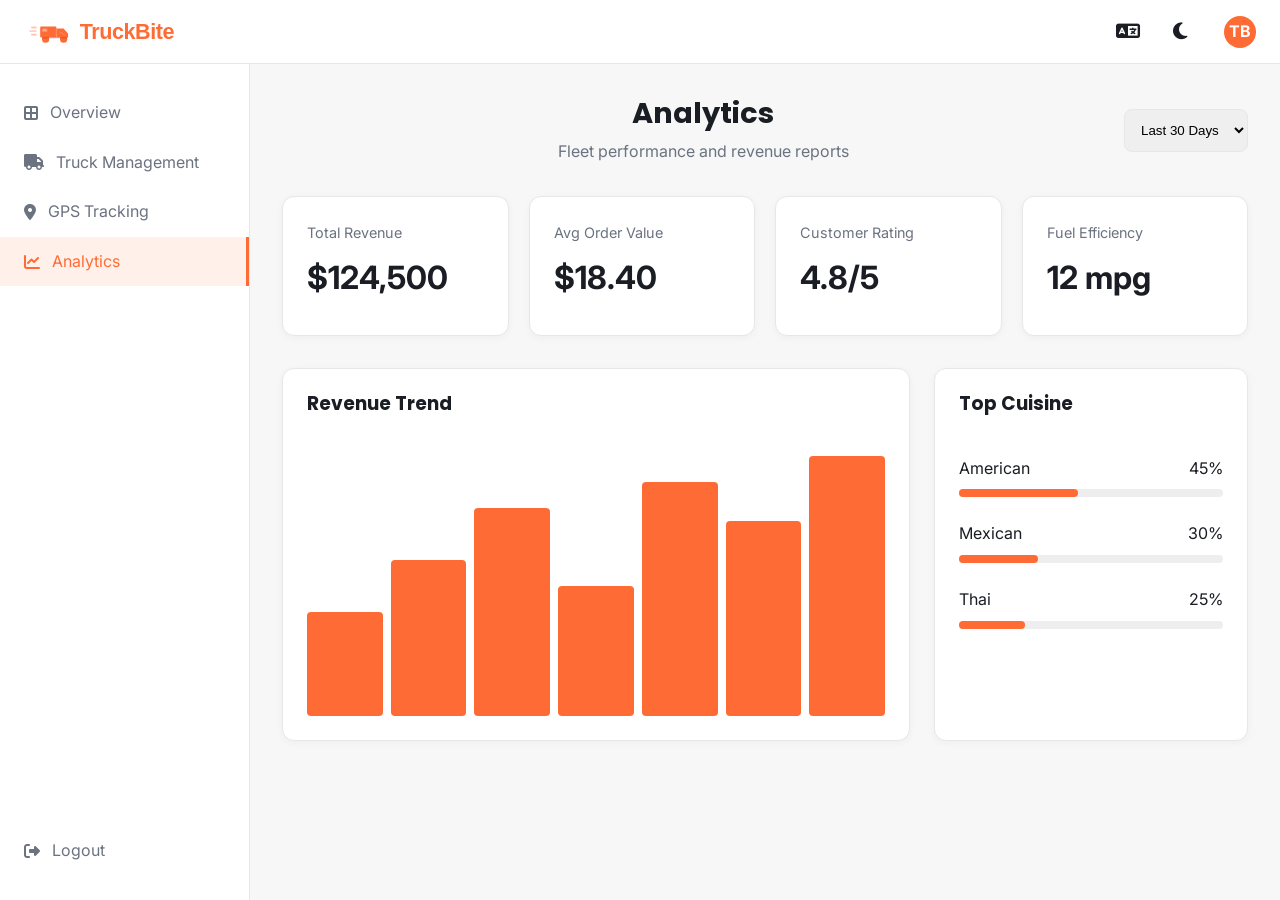
==== commit 1ef2aaac: "c1 corrections" ====
--- a/analytics.html
+++ b/analytics.html
@@ -36,7 +36,7 @@
                 </a>
             </div>
             <div class="topbar-right">
-                <button class="icon-btn rtl-toggle-btn"><i class="fa-solid fa-globe"></i></button>
+                <button class="icon-btn rtl-toggle-btn"><i class="fa-solid fa-language"></i></button>
                 <button class="icon-btn theme-toggle-btn"><i class="fa-solid fa-moon"></i></button>
                 <div class="user-profile-dropdown">TB</div>
             </div>
--- a/css/style.css
+++ b/css/style.css
@@ -195,6 +195,7 @@
   display: flex;
   align-items: center;
   gap: 24px;
+  list-style: none;
 }
 
 .nav-link {
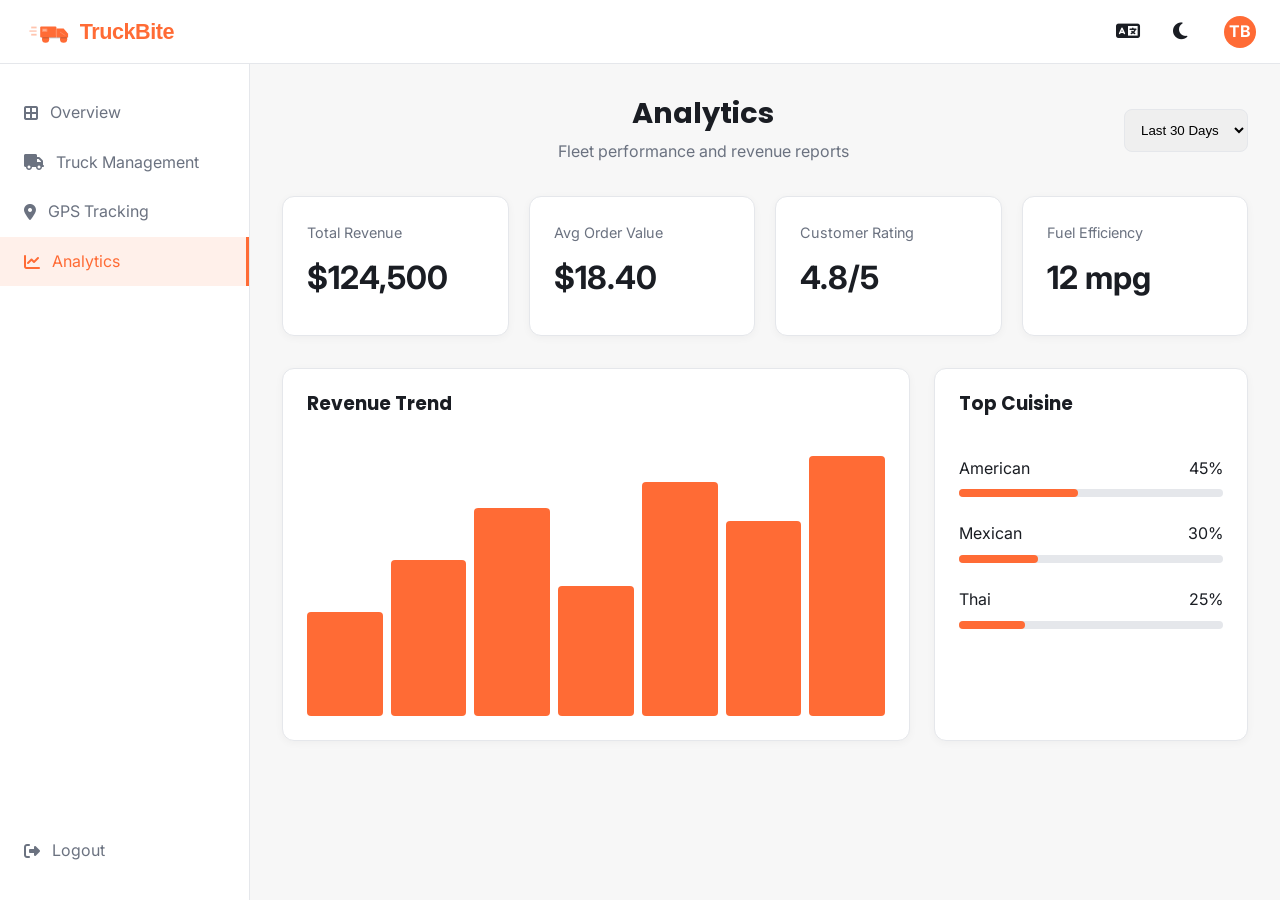
==== commit 30cec076: "c2 corrections" ====
--- a/analytics.html
+++ b/analytics.html
@@ -116,7 +116,7 @@
                                 <div style="display: flex; justify-content: space-between; margin-bottom: 8px;">
                                     <span>American</span><span>45%</span>
                                 </div>
-                                <div style="height: 8px; width: 100%; background: #eee; border-radius: 4px;">
+                                <div style="height: 8px; width: 100%; background: var(--border-color); border-radius: 4px;">
                                     <div
                                         style="width: 45%; height: 100%; background: var(--primary); border-radius: 4px;">
                                     </div>
@@ -126,7 +126,7 @@
                                 <div style="display: flex; justify-content: space-between; margin-bottom: 8px;">
                                     <span>Mexican</span><span>30%</span>
                                 </div>
-                                <div style="height: 8px; width: 100%; background: #eee; border-radius: 4px;">
+                                <div style="height: 8px; width: 100%; background: var(--border-color); border-radius: 4px;">
                                     <div
                                         style="width: 30%; height: 100%; background: var(--primary); border-radius: 4px;">
                                     </div>
@@ -136,7 +136,7 @@
                                 <div style="display: flex; justify-content: space-between; margin-bottom: 8px;">
                                     <span>Thai</span><span>25%</span>
                                 </div>
-                                <div style="height: 8px; width: 100%; background: #eee; border-radius: 4px;">
+                                <div style="height: 8px; width: 100%; background: var(--border-color); border-radius: 4px;">
                                     <div
                                         style="width: 25%; height: 100%; background: var(--primary); border-radius: 4px;">
                                     </div>
--- a/css/style.css
+++ b/css/style.css
@@ -35,6 +35,7 @@
   --text-light: #9CA3AF;
   --bg-card: #2A2D34;
   --border-color: #3E4149;
+  --accent: #111418;
   --shadow-md: 0 4px 24px rgba(0, 0, 0, 0.3);
 }
 
@@ -74,13 +75,26 @@
 h2.section-heading {
   font-size: 2.5rem;
   text-align: center;
-  margin-bottom: 48px;
+  margin-bottom: 16px;
+}
+
+.section-subheading {
+  text-align: center;
+  max-width: 700px;
+  margin: 0 auto 48px;
+  color: var(--text-light);
+  font-size: 1.1rem;
 }
 
 @media (max-width: 768px) {
   h2.section-heading {
     font-size: 1.8rem;
+    margin-bottom: 12px;
+  }
+  .section-subheading {
     margin-bottom: 32px;
+    font-size: 1rem;
+    padding: 0 20px;
   }
 }
 
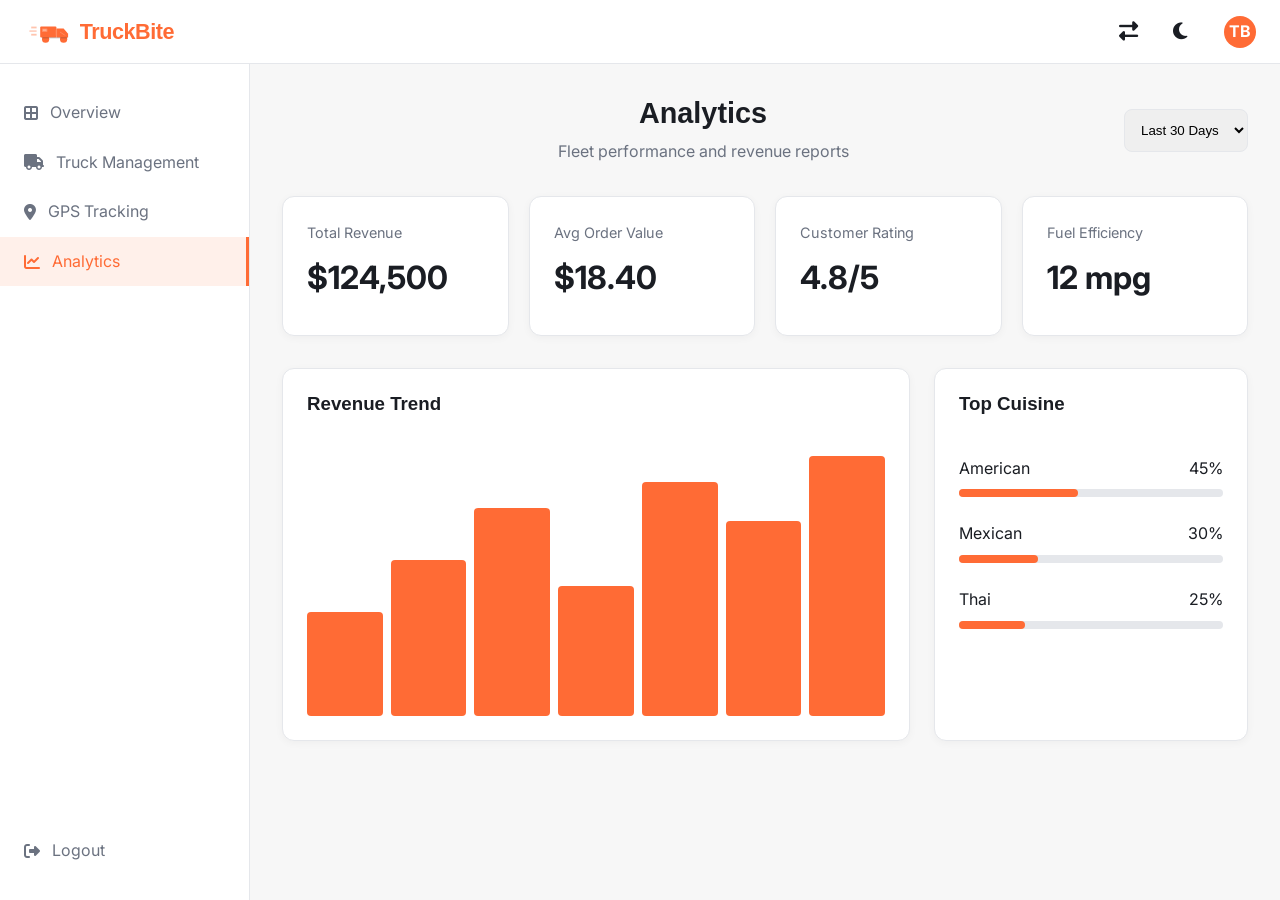
==== commit 234b4d22: "c4" ====
--- a/analytics.html
+++ b/analytics.html
@@ -36,7 +36,7 @@
                 </a>
             </div>
             <div class="topbar-right">
-                <button class="icon-btn rtl-toggle-btn"><i class="fa-solid fa-language"></i></button>
+                <button class="icon-btn rtl-toggle-btn"><i class="fa-solid fa-right-left"></i></button>
                 <button class="icon-btn theme-toggle-btn"><i class="fa-solid fa-moon"></i></button>
                 <div class="user-profile-dropdown">TB</div>
             </div>
--- a/css/style.css
+++ b/css/style.css
@@ -24,7 +24,7 @@
 
   /* Spacing */
   --base-unit: 8px;
-  --section-padding: 80px;
+  --section-padding: 60px;
   --container-max: 1200px;
   --card-gap: 24px;
 }
@@ -50,6 +50,7 @@
   color: var(--text-dark);
   background-color: var(--bg-color);
   line-height: 1.6;
+  font-weight: 400; /* Regular weight */
   transition: background-color 0.3s ease, color 0.3s ease;
   overflow-x: hidden;
 }
@@ -57,7 +58,7 @@
 .container {
   max-width: var(--container-max);
   margin: 0 auto;
-  padding: 0 24px;
+  padding: 0 15px;
 }
 
 /* Typography styles */
@@ -68,8 +69,13 @@
 h5,
 h6 {
   font-family: var(--font-heading);
+  font-weight: 600;
   color: var(--text-dark);
   line-height: 1.2;
+}
+
+p {
+  font-weight: 400;
 }
 
 h2.section-heading {
@@ -154,7 +160,7 @@
 .card {
   background-color: var(--bg-card);
   border-radius: 16px;
-  padding: 32px;
+  padding: 12px;
   box-shadow: var(--shadow-md);
   display: flex;
   flex: 1;
